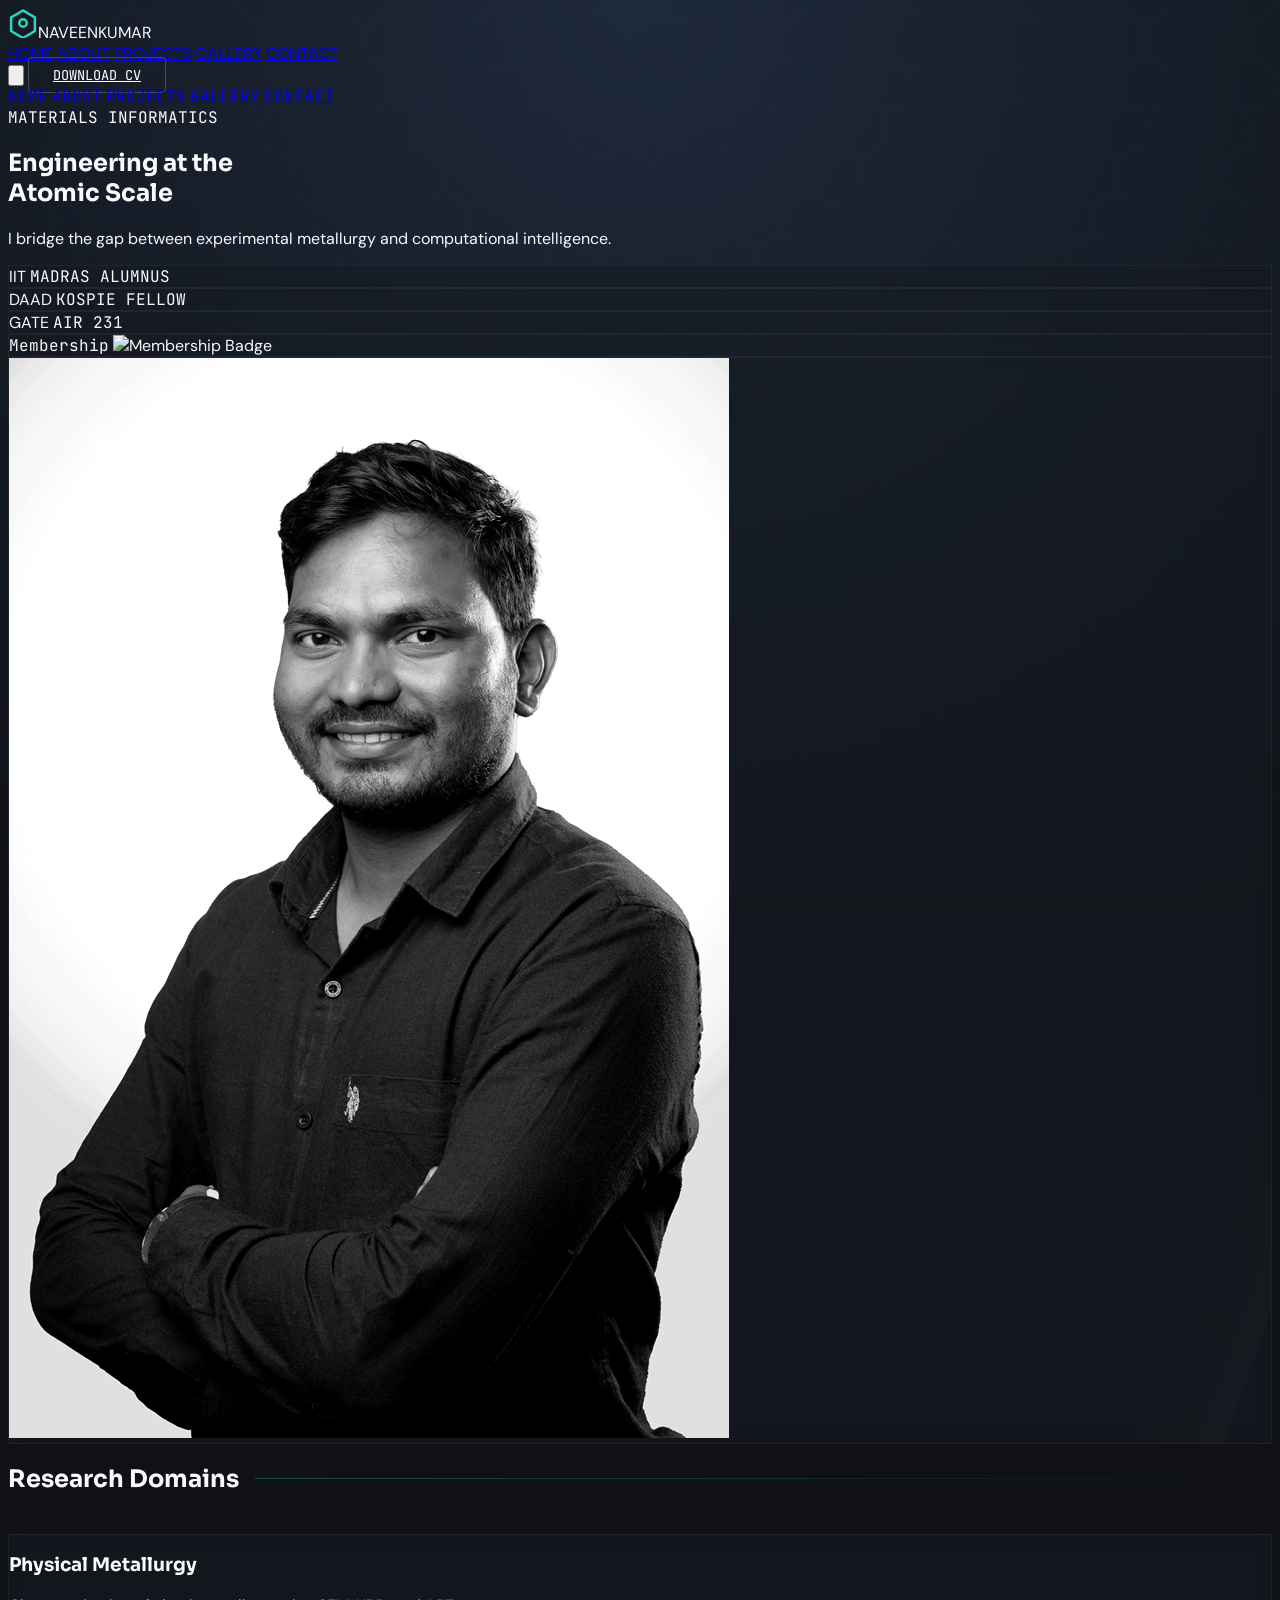
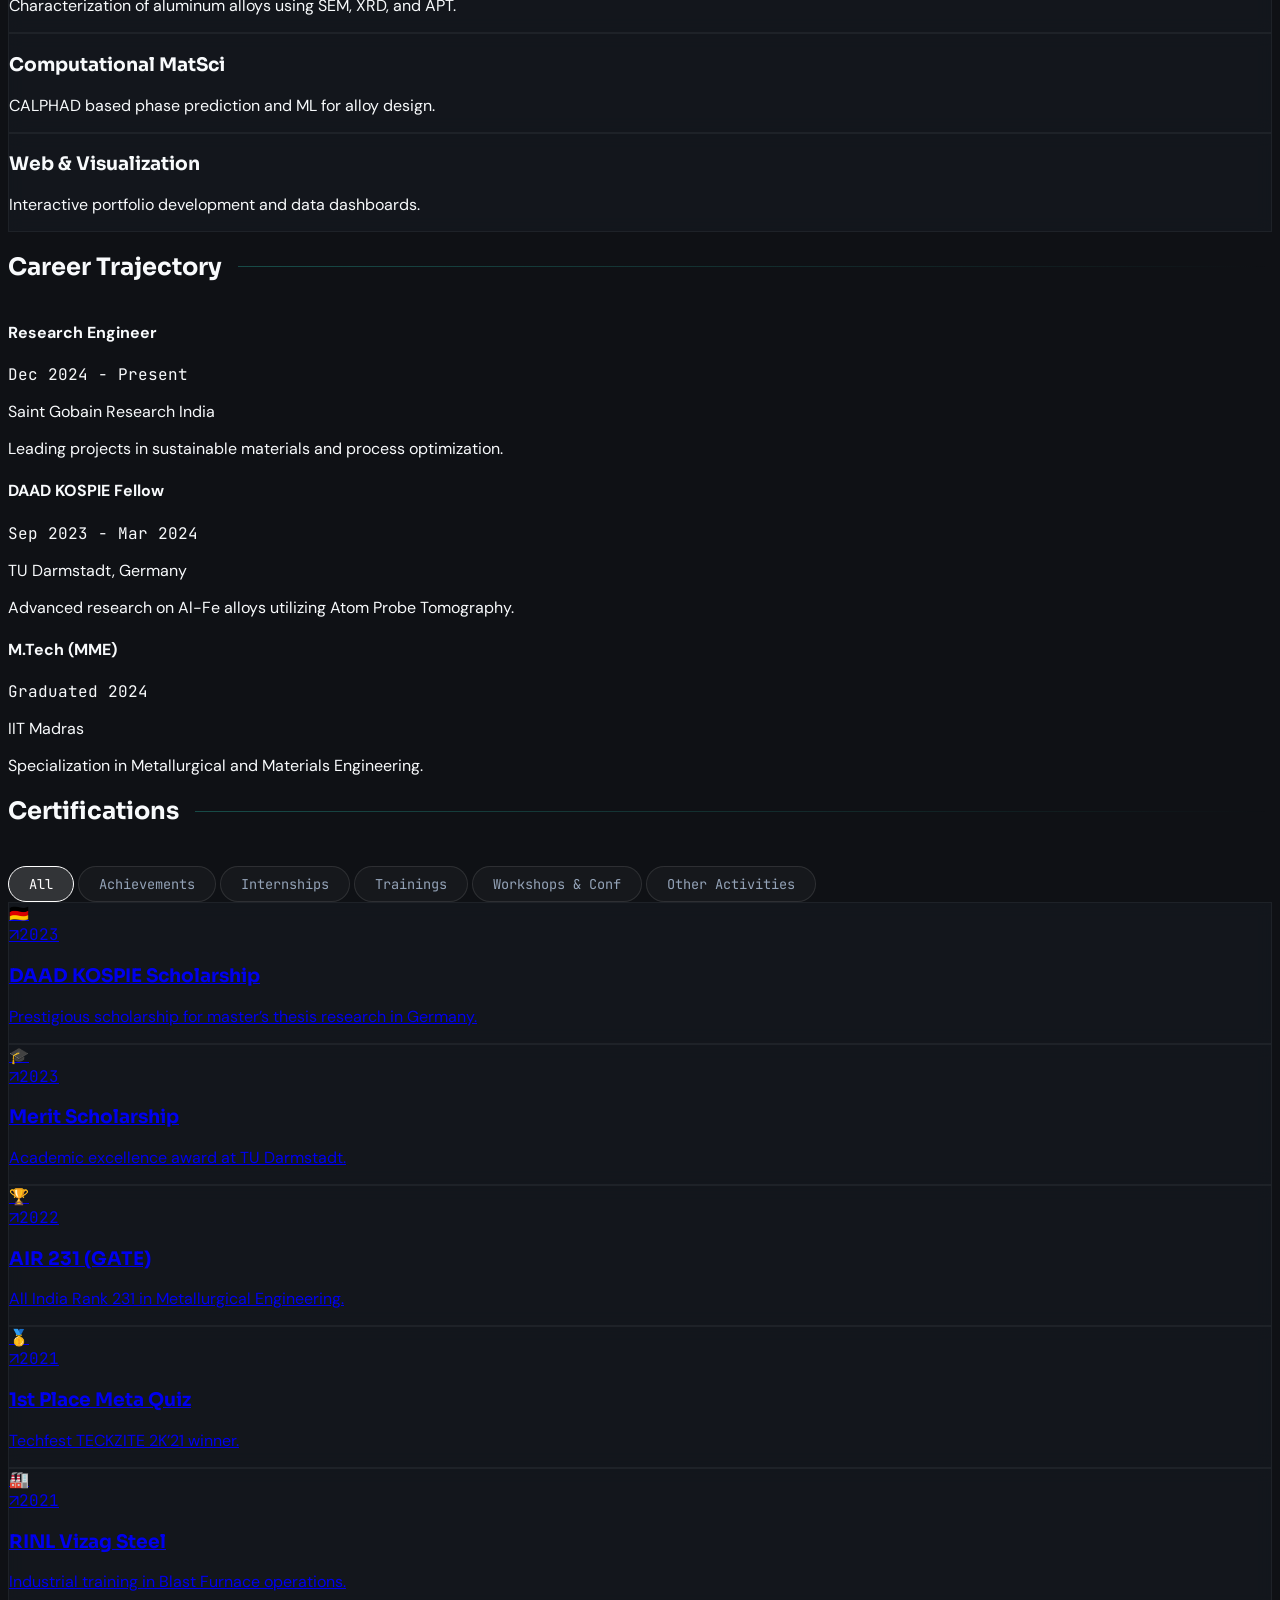
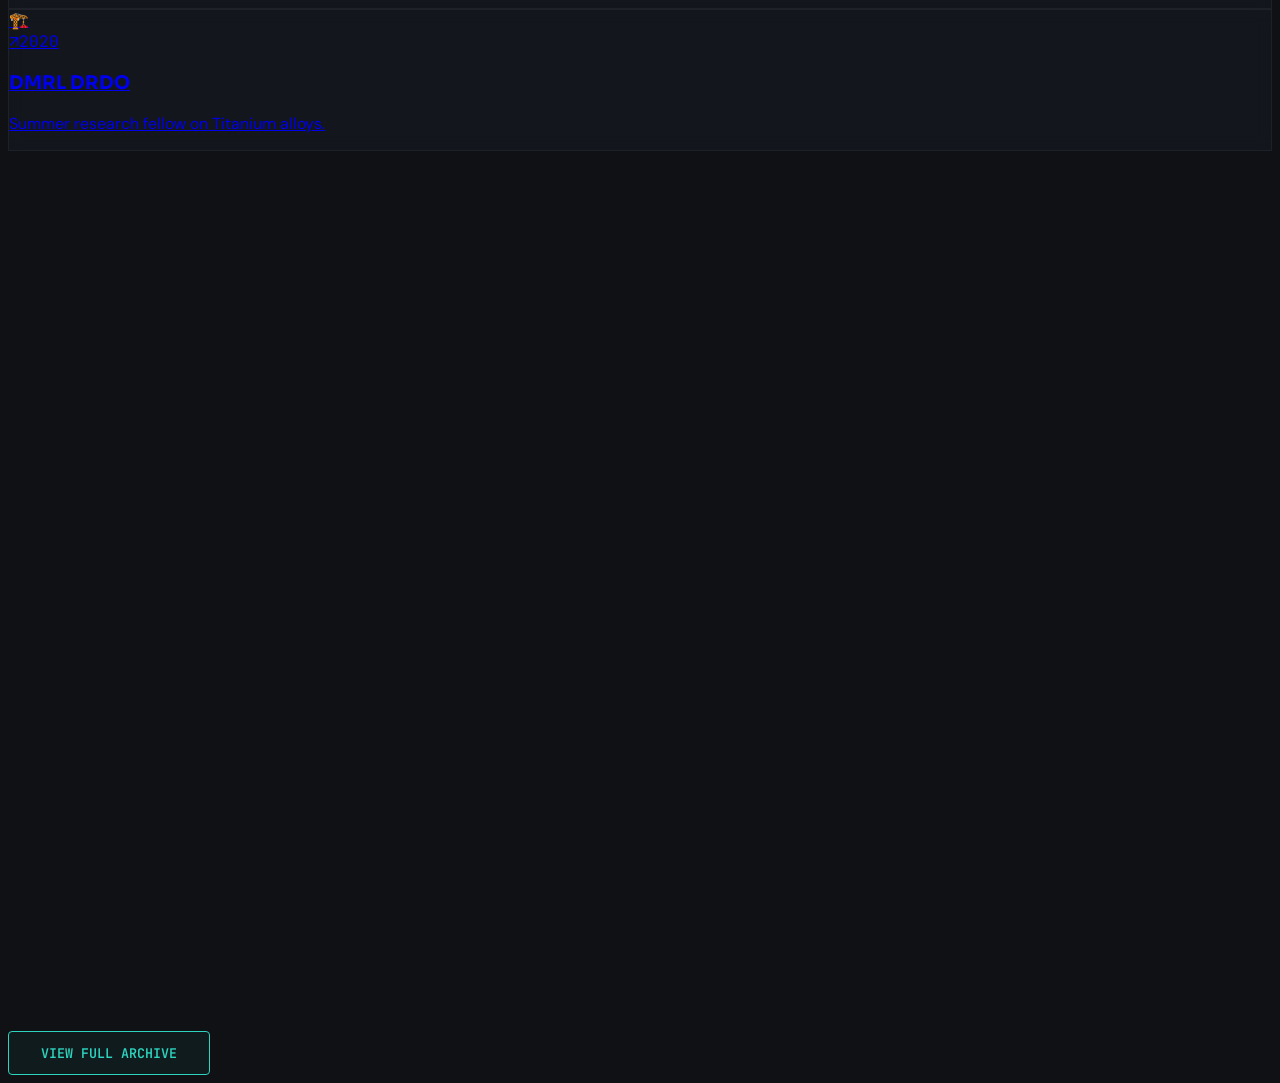
==== templates/about.html @ d18f2ddf "update" ====
<!DOCTYPE html>
<html lang="en">
<head>
    <meta charset="UTF-8">
    <meta name="viewport" content="width=device-width, initial-scale=1.0">
    <title>About - Naveen Kumar</title>
    <script src="https://cdn.tailwindcss.com"></script>
    <link href="https://fonts.googleapis.com/css2?family=DM+Sans:wght@400;500;700&family=Sora:wght@300;400;600;700&family=JetBrains+Mono:wght@400;500&display=swap" rel="stylesheet">
    <style>
        :root { --bg-dark: #0f1115; --accent: #2dd4bf; --text-primary: #f8fafc; }
        body { font-family: 'DM Sans', sans-serif; background-color: var(--bg-dark); color: var(--text-primary); overflow-x: hidden; }
        h1, h2, h3 { font-family: 'Sora', sans-serif; }
        .font-mono { font-family: 'JetBrains Mono', monospace; }
        #hex-canvas { position: fixed; top: 0; left: 0; width: 100%; height: 100%; z-index: -1; background: radial-gradient(circle at 50% 0%, #1e293b 0%, #0f1115 100%); }
        
        .structure-card { background: rgba(22, 27, 34, 0.6); backdrop-filter: blur(8px); border: 1px solid rgba(255, 255, 255, 0.05); transition: all 0.2s; position: relative; overflow: hidden; cursor: pointer; display: block; }
        .structure-card:hover { transform: translateY(-5px); } .structure-card:active { transform: scale(0.98) translateY(-2px); }
        .structure-card::before { content: ''; position: absolute; top: 0; right: 0; width: 100px; height: 100%; background: linear-gradient(90deg, transparent, rgba(255,255,255,0.02)); transform: skewX(-20deg) translateX(150%); transition: transform 0.5s; pointer-events: none; }
        .structure-card:hover::before { transform: skewX(-20deg) translateX(-250%); transition: transform 0.7s; }
        
        .section-heading { display: flex; align-items: center; gap: 1rem; margin-bottom: 2.5rem; }
        .section-heading::after { content: ''; flex-grow: 1; height: 1px; background: linear-gradient(to right, var(--accent), transparent); opacity: 0.3; }
        
        /* Filter Button Styles */
        .btn-filter { 
            background: rgba(255, 255, 255, 0.03); border: 1px solid rgba(255, 255, 255, 0.1); 
            color: #94a3b8; padding: 0.5rem 1.25rem; border-radius: 9999px; 
            font-size: 0.85rem; font-family: 'JetBrains Mono', monospace; cursor: pointer; transition: all 0.3s; 
        }
        .btn-filter:hover { background: rgba(255, 255, 255, 0.08); color: #fff; }
        
        /* Active States Colors */
        .btn-filter.active-all { background: rgba(255, 255, 255, 0.15); border-color: #fff; color: #fff; }
        .btn-filter.active-achieve { background: rgba(251, 191, 36, 0.15); border-color: #fbbf24; color: #fbbf24; }
        .btn-filter.active-intern { background: rgba(45, 212, 191, 0.15); border-color: #2dd4bf; color: #2dd4bf; }
        .btn-filter.active-training { background: rgba(59, 130, 246, 0.15); border-color: #3b82f6; color: #3b82f6; }
        .btn-filter.active-workshop { background: rgba(167, 139, 250, 0.15); border-color: #a78bfa; color: #a78bfa; }
        .btn-filter.active-other { background: rgba(244, 114, 182, 0.15); border-color: #f472b6; color: #f472b6; }

        .btn-cv {
            border: 1px solid rgba(255,255,255,0.2); padding: 0.5rem 1.5rem; border-radius: 4px; 
            transition: all 0.3s ease; font-family: 'JetBrains Mono', monospace; font-size: 0.85rem; color: #fff;
        }
        .btn-cv:hover { border-color: var(--accent); color: var(--accent); background: rgba(45, 212, 191, 0.1); }

        .btn-glow { 
            background: rgba(45, 212, 191, 0.05); border: 1px solid var(--accent); color: var(--accent); 
            padding: 0.75rem 2rem; border-radius: 4px; font-weight: 600; font-family: 'JetBrains Mono', monospace; 
            transition: all 0.3s; margin-top: 2rem;
        }
        .btn-glow:hover { background: rgba(45, 212, 191, 0.15); box-shadow: 0 0 20px rgba(45, 212, 191, 0.2); }

        /* Floating Words Layer */
        #floating-words-layer { position: absolute; top: 0; left: 0; width: 100%; height: 100%; pointer-events: none; z-index: 50; overflow: visible; }
        .floating-word { position: absolute; font-family: 'JetBrains Mono', monospace; font-size: 0.85rem; font-weight: bold; padding: 4px 10px; border-radius: 4px; background: rgba(15, 23, 42, 0.9); border: 1px solid currentColor; opacity: 0; white-space: nowrap; box-shadow: 0 4px 15px rgba(0,0,0,0.3); }

        @keyframes flyOff {
            0% { opacity: 0; transform: translate(-50%, -50%) scale(0.8); }
            20% { opacity: 1; transform: translate(-50%, -50%) scale(1); }
            100% { opacity: 0; transform: translate(calc(-50% + var(--flyX)), calc(-50% + var(--flyY))) scale(0.9); }
        }

        #profile-image { filter: grayscale(100%) contrast(1.1); transition: filter 0.8s ease, transform 0.5s ease; }
        .group:hover #profile-image { filter: grayscale(0%) contrast(1); transform: scale(1.02); }

        .fade-enter { opacity: 0; transform: scale(0.95); }
        .fade-enter-active { opacity: 1; transform: scale(1); transition: opacity 300ms, transform 300ms; }
    </style>
</head>
<body class="selection:bg-teal-500 selection:text-black">
    <canvas id="hex-canvas"></canvas>
    
    <nav class="sticky top-0 w-full z-50 bg-slate-900/80 backdrop-blur-md border-b border-white/5">
        <div class="max-w-7xl mx-auto px-6 h-20 flex justify-between items-center">
            <div class="flex items-center gap-3"><svg width="30" height="30" viewBox="0 0 24 24" fill="none" stroke="#2dd4bf" stroke-width="2"><path d="M12 2l-9.5 5.5v11l9.5 5.5 9.5-5.5v-11z" /><circle cx="12" cy="12" r="3" /></svg><span class="font-bold text-xl tracking-tight text-white">NAVEEN<span class="font-light text-slate-400">KUMAR</span></span></div>
            <div class="hidden md:flex gap-8 text-sm font-medium text-slate-400">
                <a href="../index.html" class="hover:text-teal-400">HOME</a>
                <a href="about.html" class="text-teal-400">ABOUT</a>
                <a href="projects.html" class="hover:text-teal-400">PROJECTS</a>
                <a href="gallery.html" class="hover:text-teal-400">GALLERY</a>
                <a href="contact.html" class="hover:text-teal-400">CONTACT</a>
            </div>
            <button id="mobile-menu-btn" class="md:hidden text-white"><svg class="w-6 h-6" fill="none" stroke="currentColor" viewBox="0 0 24 24"><path stroke-linecap="round" stroke-linejoin="round" stroke-width="2" d="M4 6h16M4 12h16M4 18h16"></path></svg></button>
            <a href="#" class="hidden md:block btn-cv">DOWNLOAD CV</a>
        </div>
        <div id="mobile-menu" class="hidden md:hidden bg-slate-900 border-b border-slate-800">
            <a href="../index.html" class="block p-4 font-mono text-slate-400 hover:text-teal-400 border-t border-slate-800">HOME</a>
            <a href="about.html" class="block p-4 font-mono text-teal-400 bg-slate-800 border-t border-slate-800">ABOUT</a>
            <a href="projects.html" class="block p-4 font-mono text-slate-400 hover:text-teal-400 border-t border-slate-800">PROJECTS</a>
            <a href="gallery.html" class="block p-4 font-mono text-slate-400 hover:text-teal-400 border-t border-slate-800">GALLERY</a>
            <a href="contact.html" class="block p-4 font-mono text-slate-400 hover:text-teal-400 border-t border-slate-800">CONTACT</a>
        </div>
    </nav>

    <main class="max-w-6xl mx-auto px-6 pt-20 pb-20 relative z-10">
        <section class="grid grid-cols-1 lg:grid-cols-2 gap-16 mb-32 items-center">
            <div class="order-2 lg:order-1">
                <div class="inline-flex items-center gap-2 text-teal-400 font-mono text-xs mb-6 tracking-wider"><span class="w-2 h-2 bg-teal-400 rounded-full animate-pulse"></span> MATERIALS INFORMATICS</div>
                <h1 class="text-5xl md:text-7xl font-bold leading-tight mb-6 text-white">Engineering at the <br><span class="text-transparent bg-clip-text bg-gradient-to-r from-teal-200 to-teal-500">Atomic Scale</span></h1>
                <p class="text-slate-400 text-lg leading-relaxed mb-10 max-w-lg">I bridge the gap between experimental metallurgy and computational intelligence.</p>
                
                <div class="grid grid-cols-2 md:grid-cols-4 gap-4">
                    <div class="structure-card px-4 py-3 rounded-lg border-l-2 border-l-cyan-500 group hover:bg-cyan-500/10">
                        <span class="text-xl font-bold text-white group-hover:text-cyan-400 transition-colors block">IIT</span>
                        <span class="text-[10px] text-slate-500 group-hover:text-cyan-200 font-mono">MADRAS ALUMNUS</span>
                    </div>
                    <div class="structure-card px-4 py-3 rounded-lg border-l-2 border-l-amber-500 group hover:bg-amber-500/10">
                        <span class="text-xl font-bold text-white group-hover:text-amber-400 transition-colors block">DAAD</span>
                        <span class="text-[10px] text-slate-500 group-hover:text-amber-200 font-mono">KOSPIE FELLOW</span>
                    </div>
                    <div class="structure-card px-4 py-3 rounded-lg border-l-2 border-l-emerald-500 group hover:bg-emerald-500/10">
                        <span class="text-xl font-bold text-white group-hover:text-emerald-400 transition-colors block">GATE</span>
                        <span class="text-[10px] text-slate-500 group-hover:text-emerald-200 font-mono">AIR 231</span>
                    </div>
                    <div class="structure-card px-2 py-2 rounded-lg border-l-2 border-l-purple-500 group hover:bg-purple-500/10 flex flex-col items-center justify-center">
                        <span class="text-[9px] text-slate-500 group-hover:text-purple-200 font-mono mb-1 uppercase tracking-wider">Membership</span>
                        <img src="https://api.accredible.com/v1/frontend/credential_website_embed_image/badge/92071068" alt="Membership Badge" class="h-10 w-auto object-contain drop-shadow-md group-hover:scale-110 transition-transform duration-300">
                    </div>
                </div>
            </div>
            
            <div class="relative flex items-center justify-center order-1 lg:order-2">
                <div id="mindmap-container" class="relative w-full max-w-md aspect-square">
                    <div id="floating-words-layer"></div>
                    <div id="profile-card" class="structure-card p-2 rounded-2xl w-64 h-80 mx-auto mt-10 overflow-hidden relative z-20 border border-white/10 group cursor-pointer">
                         <img id="profile-image" src="../naveen1.jpg" alt="Naveen" class="w-full h-full object-cover">
                    </div>
                    <div class="absolute inset-0 border border-teal-500/20 rounded-full animate-[spin_10s_linear_infinite] z-0 pointer-events-none"></div>
                    <div class="absolute inset-8 border border-slate-700/50 rounded-full animate-[spin_15s_linear_infinite_reverse] z-0 pointer-events-none"></div>
                </div>
            </div>
        </section>

        <section class="mb-32">
            <h2 class="section-heading text-3xl font-bold text-white">Research Domains</h2>
            <div class="grid grid-cols-1 md:grid-cols-3 gap-6">
                <div class="structure-card p-8 rounded-xl group hover:border-cyan-400 hover:shadow-[0_10px_30px_-10px_rgba(34,211,238,0.2)] active:border-cyan-500"><h3 class="text-xl font-bold mb-3 text-white group-hover:text-cyan-400 transition-colors">Physical Metallurgy</h3><p class="text-slate-400 text-sm">Characterization of aluminum alloys using SEM, XRD, and APT.</p></div>
                <div class="structure-card p-8 rounded-xl group hover:border-violet-400 hover:shadow-[0_10px_30px_-10px_rgba(167,139,250,0.2)] active:border-violet-500"><h3 class="text-xl font-bold mb-3 text-white group-hover:text-violet-400 transition-colors">Computational MatSci</h3><p class="text-slate-400 text-sm">CALPHAD based phase prediction and ML for alloy design.</p></div>
                <div class="structure-card p-8 rounded-xl group hover:border-amber-400 hover:shadow-[0_10px_30px_-10px_rgba(251,191,36,0.2)] active:border-amber-500"><h3 class="text-xl font-bold mb-3 text-white group-hover:text-amber-400 transition-colors">Web & Visualization</h3><p class="text-slate-400 text-sm">Interactive portfolio development and data dashboards.</p></div>
            </div>
        </section>

        <section class="mb-32">
            <h2 class="section-heading text-3xl font-bold text-white">Career Trajectory</h2>
            <div class="relative border-l-2 border-slate-800 ml-3 space-y-12 py-4">
                <div class="relative pl-10 group cursor-pointer">
                    <div class="absolute -left-[9px] top-0 w-4 h-4 rounded-full bg-slate-900 border-2 border-slate-600 group-hover:bg-emerald-500 group-hover:border-emerald-500 transition-colors"></div>
                    <div class="flex flex-row items-baseline justify-between mb-2"><h4 class="text-xl font-bold text-white group-hover:text-emerald-400 transition-colors">Research Engineer</h4><span class="font-mono text-emerald-400 text-sm text-right whitespace-nowrap">Dec 2024 - Present</span></div>
                    <p class="text-slate-300 font-medium mb-1">Saint Gobain Research India</p><p class="text-slate-500 text-sm">Leading projects in sustainable materials and process optimization.</p>
                </div>
                <div class="relative pl-10 group cursor-pointer">
                    <div class="absolute -left-[9px] top-0 w-4 h-4 rounded-full bg-slate-900 border-2 border-slate-600 group-hover:bg-yellow-500 group-hover:border-yellow-500 transition-colors"></div>
                    <div class="flex flex-row items-baseline justify-between mb-2"><h4 class="text-xl font-bold text-white group-hover:text-yellow-400 transition-colors">DAAD KOSPIE Fellow</h4><span class="font-mono text-yellow-400 text-sm text-right whitespace-nowrap">Sep 2023 - Mar 2024</span></div>
                    <p class="text-slate-300 font-medium mb-1">TU Darmstadt, Germany</p><p class="text-slate-500 text-sm">Advanced research on Al-Fe alloys utilizing Atom Probe Tomography.</p>
                </div>
                <div class="relative pl-10 group cursor-pointer">
                    <div class="absolute -left-[9px] top-0 w-4 h-4 rounded-full bg-slate-900 border-2 border-slate-600 group-hover:bg-rose-500 group-hover:border-rose-500 transition-colors"></div>
                    <div class="flex flex-row items-baseline justify-between mb-2"><h4 class="text-xl font-bold text-white group-hover:text-rose-400 transition-colors">M.Tech (MME)</h4><span class="font-mono text-rose-400 text-sm text-right whitespace-nowrap">Graduated 2024</span></div>
                    <p class="text-slate-300 font-medium mb-1">IIT Madras</p><p class="text-slate-500 text-sm">Specialization in Metallurgical and Materials Engineering.</p>
                </div>
            </div>
        </section>

        <section class="max-w-6xl mx-auto">
            <h2 class="section-heading text-3xl font-bold text-white">Certifications</h2>
            
            <div class="flex flex-wrap gap-3 mb-8">
                <button class="btn-filter active-all" onclick="filterCerts('all', this, 'active-all')">All</button>
                <button class="btn-filter hover:text-amber-400 hover:border-amber-400" onclick="filterCerts('achievement', this, 'active-achieve')">Achievements</button>
                <button class="btn-filter hover:text-teal-400 hover:border-teal-400" onclick="filterCerts('internship', this, 'active-intern')">Internships</button>
                <button class="btn-filter hover:text-blue-400 hover:border-blue-400" onclick="filterCerts('training', this, 'active-training')">Trainings</button>
                <button class="btn-filter hover:text-violet-400 hover:border-violet-400" onclick="filterCerts('workshop', this, 'active-workshop')">Workshops & Conf</button>
                <button class="btn-filter hover:text-pink-400 hover:border-pink-400" onclick="filterCerts('other', this, 'active-other')">Other Activities</button>
            </div>

            <div id="cert-grid" class="grid grid-cols-1 md:grid-cols-2 lg:grid-cols-3 gap-6 mb-8 content-start">
                
                <a href="#" class="structure-card cert-item p-6 rounded-lg group hover:border-amber-400 active:border-amber-500" data-category="achievement">
                    <div class="flex justify-between mb-2"><span class="text-2xl">🇩🇪</span><div class="flex gap-2 text-slate-500 group-hover:text-amber-400"><span>↗</span><span class="text-xs font-mono">2023</span></div></div>
                    <h3 class="font-bold text-lg mb-1 text-white group-hover:text-amber-400">DAAD KOSPIE Scholarship</h3>
                    <p class="text-sm text-slate-400">Prestigious scholarship for master’s thesis research in Germany.</p>
                </a>
                <a href="#" class="structure-card cert-item p-6 rounded-lg group hover:border-cyan-400 active:border-cyan-500" data-category="achievement">
                    <div class="flex justify-between mb-2"><span class="text-2xl">🎓</span><div class="flex gap-2 text-slate-500 group-hover:text-cyan-400"><span>↗</span><span class="text-xs font-mono">2023</span></div></div>
                    <h3 class="font-bold text-lg mb-1 text-white group-hover:text-cyan-400">Merit Scholarship</h3>
                    <p class="text-sm text-slate-400">Academic excellence award at TU Darmstadt.</p>
                </a>
                <a href="#" class="structure-card cert-item p-6 rounded-lg group hover:border-emerald-400 active:border-emerald-500" data-category="achievement">
                    <div class="flex justify-between mb-2"><span class="text-2xl">🏆</span><div class="flex gap-2 text-slate-500 group-hover:text-emerald-400"><span>↗</span><span class="text-xs font-mono">2022</span></div></div>
                    <h3 class="font-bold text-lg mb-1 text-white group-hover:text-emerald-400">AIR 231 (GATE)</h3>
                    <p class="text-sm text-slate-400">All India Rank 231 in Metallurgical Engineering.</p>
                </a>
                <a href="#" class="structure-card cert-item p-6 rounded-lg group hover:border-rose-400 active:border-rose-500" data-category="achievement">
                    <div class="flex justify-between mb-2"><span class="text-2xl">🥇</span><div class="flex gap-2 text-slate-500 group-hover:text-rose-400"><span>↗</span><span class="text-xs font-mono">2021</span></div></div>
                    <h3 class="font-bold text-lg mb-1 text-white group-hover:text-rose-400">1st Place Meta Quiz</h3>
                    <p class="text-sm text-slate-400">Techfest TECKZITE 2K’21 winner.</p>
                </a>

                <a href="#" class="structure-card cert-item p-6 rounded-lg group hover:border-orange-400 active:border-orange-500" data-category="internship">
                    <div class="flex justify-between mb-2"><span class="text-2xl">🏭</span><div class="flex gap-2 text-slate-500 group-hover:text-orange-400"><span>↗</span><span class="text-xs font-mono">2021</span></div></div>
                    <h3 class="font-bold text-lg mb-1 text-white group-hover:text-orange-400">RINL Vizag Steel</h3>
                    <p class="text-sm text-slate-400">Industrial training in Blast Furnace operations.</p>
                </a>
                <a href="#" class="structure-card cert-item p-6 rounded-lg group hover:border-teal-400 active:border-teal-500" data-category="internship">
                    <div class="flex justify-between mb-2"><span class="text-2xl">🏗️</span><div class="flex gap-2 text-slate-500 group-hover:text-teal-400"><span>↗</span><span class="text-xs font-mono">2020</span></div></div>
                    <h3 class="font-bold text-lg mb-1 text-white group-hover:text-teal-400">DMRL DRDO</h3>
                    <p class="text-sm text-slate-400">Summer research fellow on Titanium alloys.</p>
                </a>

                <a href="#" class="structure-card cert-item p-6 rounded-lg group hover:border-indigo-400 active:border-indigo-500" data-category="training">
                    <div class="flex justify-between mb-2"><span class="text-2xl">📊</span><div class="flex gap-2 text-slate-500 group-hover:text-indigo-400"><span>↗</span><span class="text-xs font-mono">2023</span></div></div>
                    <h3 class="font-bold text-lg mb-1 text-white group-hover:text-indigo-400">Data Science for Engineers</h3>
                    <p class="text-sm text-slate-400">NPTEL Certification on Python and ML fundamentals.</p>
                </a>
                <a href="#" class="structure-card cert-item p-6 rounded-lg group hover:border-blue-400 active:border-blue-500" data-category="training">
                    <div class="flex justify-between mb-2"><span class="text-2xl">🔬</span><div class="flex gap-2 text-slate-500 group-hover:text-blue-400"><span>↗</span><span class="text-xs font-mono">2022</span></div></div>
                    <h3 class="font-bold text-lg mb-1 text-white group-hover:text-blue-400">Electron Microscopy</h3>
                    <p class="text-sm text-slate-400">Advanced SEM and TEM characterization training.</p>
                </a>

                <a href="#" class="structure-card cert-item p-6 rounded-lg group hover:border-violet-400 active:border-violet-500" data-category="workshop">
                    <div class="flex justify-between mb-2"><span class="text-2xl">👥</span><div class="flex gap-2 text-slate-500 group-hover:text-violet-400"><span>↗</span><span class="text-xs font-mono">2023</span></div></div>
                    <h3 class="font-bold text-lg mb-1 text-white group-hover:text-violet-400">NMD-ATM 2023</h3>
                    <p class="text-sm text-slate-400">Presented paper on High Entropy Alloys.</p>
                </a>

                <a href="#" class="structure-card cert-item p-6 rounded-lg group hover:border-rose-400 active:border-rose-500" data-category="other">
                    <div class="flex justify-between mb-2"><span class="text-2xl">🤝</span><div class="flex gap-2 text-slate-500 group-hover:text-rose-400"><span>↗</span><span class="text-xs font-mono">2022</span></div></div>
                    <h3 class="font-bold text-lg mb-1 text-white group-hover:text-rose-400">NSS Volunteer</h3>
                    <p class="text-sm text-slate-400">Organized blood donation camps and rural visits.</p>
                </a>
                <a href="#" class="structure-card cert-item p-6 rounded-lg group hover:border-orange-400 active:border-orange-500" data-category="other">
                    <div class="flex justify-between mb-2"><span class="text-2xl">🎤</span><div class="flex gap-2 text-slate-500 group-hover:text-orange-400"><span>↗</span><span class="text-xs font-mono">2021</span></div></div>
                    <h3 class="font-bold text-lg mb-1 text-white group-hover:text-orange-400">Event Coordinator</h3>
                    <p class="text-sm text-slate-400">Managed logistics for college technical fest.</p>
                </a>
                 <a href="#" class="structure-card cert-item p-6 rounded-lg group hover:border-indigo-400 active:border-indigo-500" data-category="other">
                    <div class="flex justify-between mb-2"><span class="text-2xl">♟️</span><div class="flex gap-2 text-slate-500 group-hover:text-indigo-400"><span>↗</span><span class="text-xs font-mono">2020</span></div></div>
                    <h3 class="font-bold text-lg mb-1 text-white group-hover:text-indigo-400">Chess Club Lead</h3>
                    <p class="text-sm text-slate-400">Captained the university chess team.</p>
                </a>
            </div>

            <div class="flex justify-center border-t border-white/5 pt-6">
                <button id="view-more-btn" class="hidden btn-glow">VIEW FULL ARCHIVE</button>
            </div>
        </section>
    </main>

    <script>
        document.getElementById("mobile-menu-btn").addEventListener("click", () => { 
            document.getElementById("mobile-menu").classList.toggle("hidden"); 
        });

        const canvas = document.getElementById('hex-canvas'); const ctx = canvas.getContext('2d');
        let width, height, mouse = { x: null, y: null };
        window.addEventListener('mousemove', e => { mouse.x = e.x; mouse.y = e.y; });
        function resize() { width = canvas.width = window.innerWidth; height = canvas.height = window.innerHeight; }
        window.addEventListener('resize', resize); resize();
        function drawHexagon(x, y, opacity) { ctx.beginPath(); for (let i=0; i<6; i++) { const angle = 2*Math.PI/6*i; ctx[i===0?'moveTo':'lineTo'](x+30*Math.cos(angle), y+30*Math.sin(angle)); } ctx.closePath(); ctx.strokeStyle = `rgba(45, 212, 191, ${opacity})`; ctx.lineWidth = 1; ctx.stroke(); }
        function animate() { ctx.clearRect(0,0,width,height); const horiz = Math.sqrt(3)*30; const vert = 60*0.75; for (let r=0; r<Math.ceil(height/vert)+2; r++) for (let c=0; c<Math.ceil(width/horiz)+2; c++) { let dist = mouse.x ? Math.hypot((c*horiz+(r%2?0:horiz/2)-50)-mouse.x, (r*vert-50)-mouse.y) : 9999; drawHexagon(c*horiz+(r%2?0:horiz/2)-50, r*vert-50, dist<200?0.03+(1-dist/200)*0.3:0.03); } requestAnimationFrame(animate); } animate();

        const profileCard = document.getElementById('profile-card');
        const nodesLayer = document.getElementById('floating-words-layer');
        const keywords = [
            { text: "Metals", color: "text-cyan-400 border-cyan-400" }, { text: "Polymers", color: "text-amber-400 border-amber-400" },
            { text: "Ceramics", color: "text-rose-400 border-rose-400" }, { text: "Composites", color: "text-violet-400 border-violet-400" },
            { text: "Nanomaterials", color: "text-emerald-400 border-emerald-400" }, { text: "Biomaterials", color: "text-red-400 border-red-400" },
            { text: "Corrosion", color: "text-orange-400 border-orange-400" }, { text: "Processing", color: "text-indigo-400 border-indigo-400" },
            { text: "Characterization", color: "text-sky-400 border-sky-400" }, { text: "Sustainability", color: "text-lime-400 border-lime-400" }
        ];

        profileCard.addEventListener('mouseenter', () => {
            nodesLayer.innerHTML = '';
            keywords.forEach((item, i) => {
                const angle = (2 * Math.PI * i) / keywords.length;
                const startRadius = 40; 
                const x = 50 + (Math.cos(angle) * startRadius); const y = 50 + (Math.sin(angle) * startRadius);
                const endRadius = 60 + (Math.random() * 20); 
                const flyX = (Math.cos(angle) * endRadius) + (Math.random()*10 - 5); const flyY = (Math.sin(angle) * endRadius) + (Math.random()*10 - 5);
                const node = document.createElement('div');
                node.className = `floating-word ${item.color}`; node.textContent = item.text;
                node.style.left = `${x}%`; node.style.top = `${y}%`;
                node.style.setProperty('--flyX', `${flyX}%`); node.style.setProperty('--flyY', `${flyY}%`);
                const duration = 2 + (Math.random() * 0.5); node.style.animation = `flyOff ${duration}s ease-out forwards`;
                nodesLayer.appendChild(node);
            });
        });

        // --- CERTIFICATION FILTERING + VIEW ARCHIVE LOGIC ---
        let currentCategory = 'all';
        let isExpanded = false;

        function renderGrid() {
            const items = document.querySelectorAll('.cert-item');
            const viewMoreBtn = document.getElementById('view-more-btn');
            let visibleCount = 0;
            let totalMatchCount = 0;

            items.forEach(item => {
                const matches = currentCategory === 'all' || item.getAttribute('data-category') === currentCategory;
                
                // Reset states
                item.classList.remove('fade-enter-active');
                item.classList.add('fade-enter');

                if (matches) {
                    totalMatchCount++;
                    if (isExpanded || visibleCount < 6) {
                        item.classList.remove('hidden');
                        setTimeout(() => {
                            item.classList.remove('fade-enter');
                            item.classList.add('fade-enter-active');
                        }, 50);
                    } else {
                        item.classList.add('hidden');
                    }
                    visibleCount++;
                } else {
                    item.classList.add('hidden');
                }
            });

            if (totalMatchCount > 6) {
                viewMoreBtn.classList.remove('hidden');
                viewMoreBtn.textContent = isExpanded ? "COLLAPSE ARCHIVE" : "VIEW FULL ARCHIVE";
            } else {
                viewMoreBtn.classList.add('hidden');
            }
        }

        function filterCerts(category, btn, activeClass) {
            currentCategory = category;
            isExpanded = false; 
            
            const buttons = document.querySelectorAll('.btn-filter');
            buttons.forEach(b => {
                b.className = 'btn-filter'; 
                if(b.textContent.includes('Achievement')) b.classList.add('hover:text-amber-400', 'hover:border-amber-400');
                if(b.textContent.includes('Internship')) b.classList.add('hover:text-teal-400', 'hover:border-teal-400');
                if(b.textContent.includes('Training')) b.classList.add('hover:text-blue-400', 'hover:border-blue-400');
                if(b.textContent.includes('Workshop')) b.classList.add('hover:text-violet-400', 'hover:border-violet-400');
                if(b.textContent.includes('Other')) b.classList.add('hover:text-pink-400', 'hover:border-pink-400');
            });
            
            btn.classList.add(activeClass);
            renderGrid();
        }

        document.getElementById('view-more-btn').addEventListener('click', () => {
            isExpanded = !isExpanded;
            renderGrid();
        });

        // Initial Render
        renderGrid();
    </script>
</body>
</html>
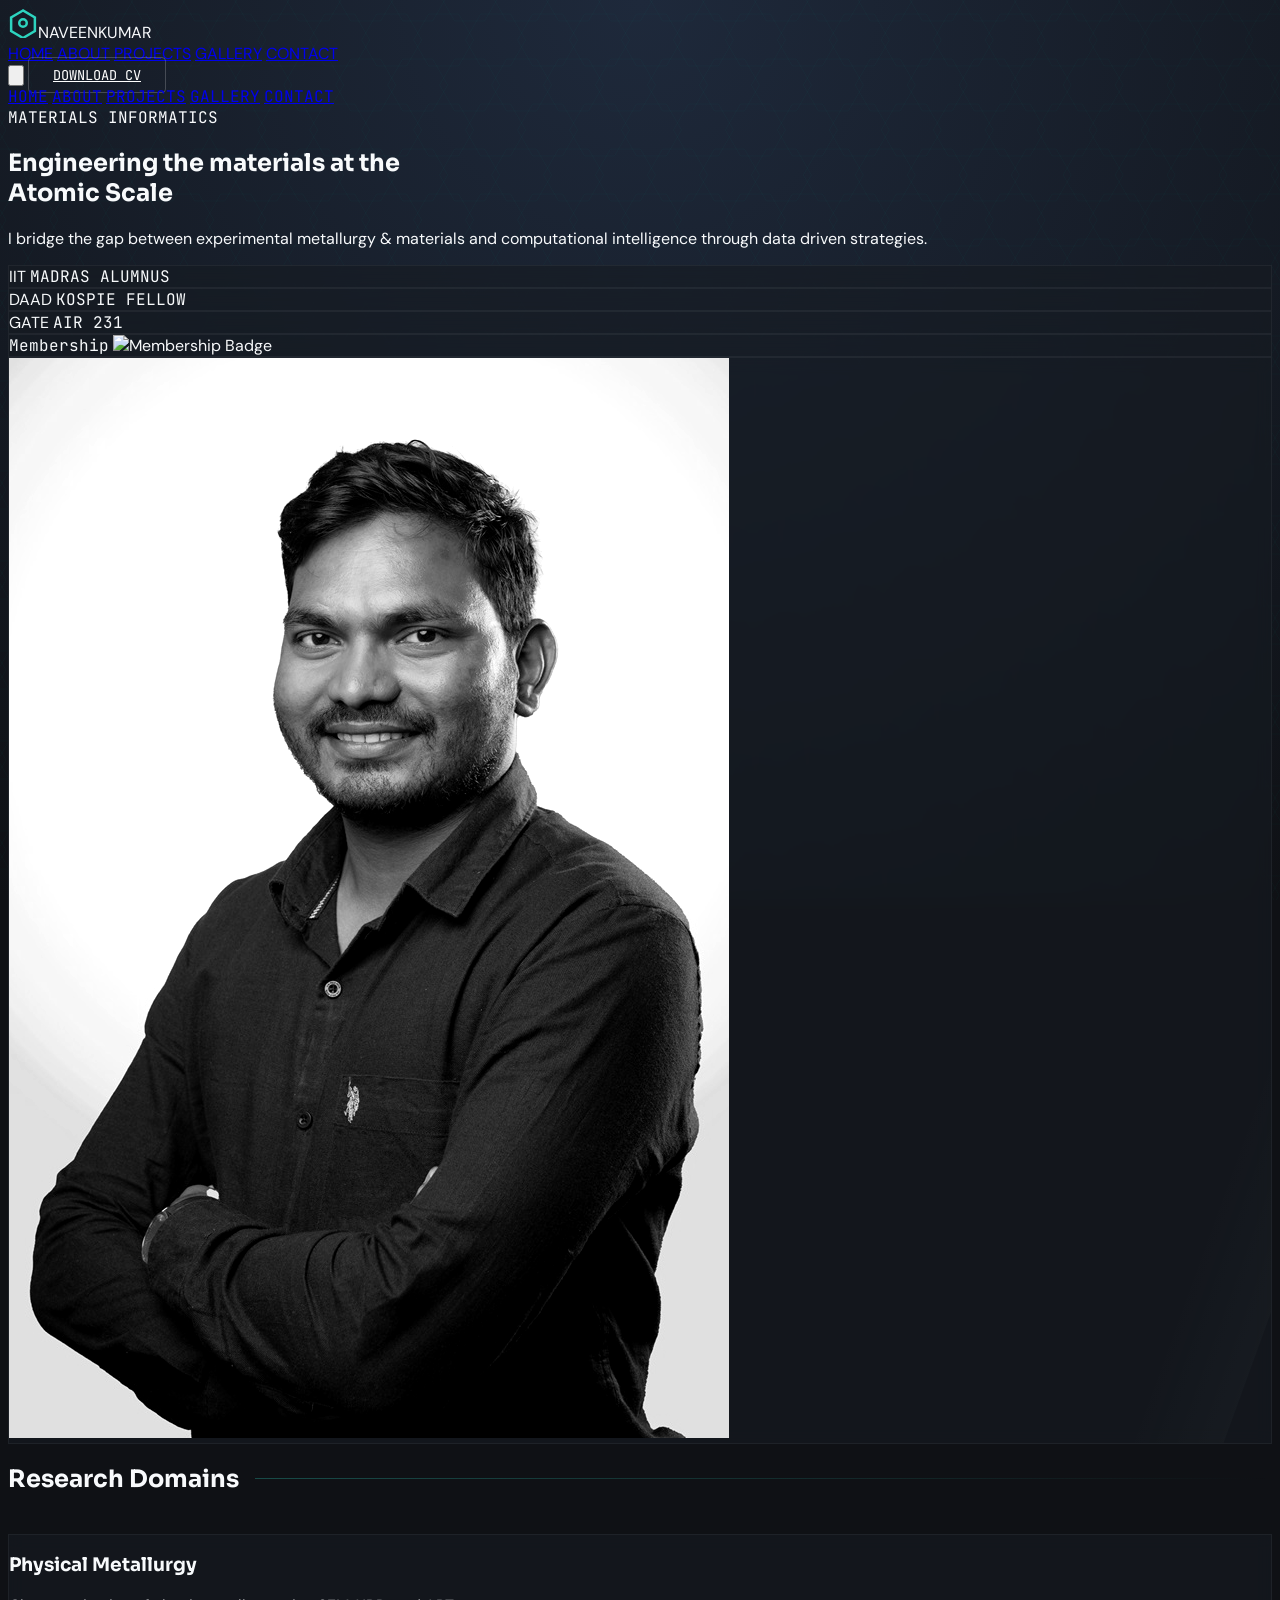
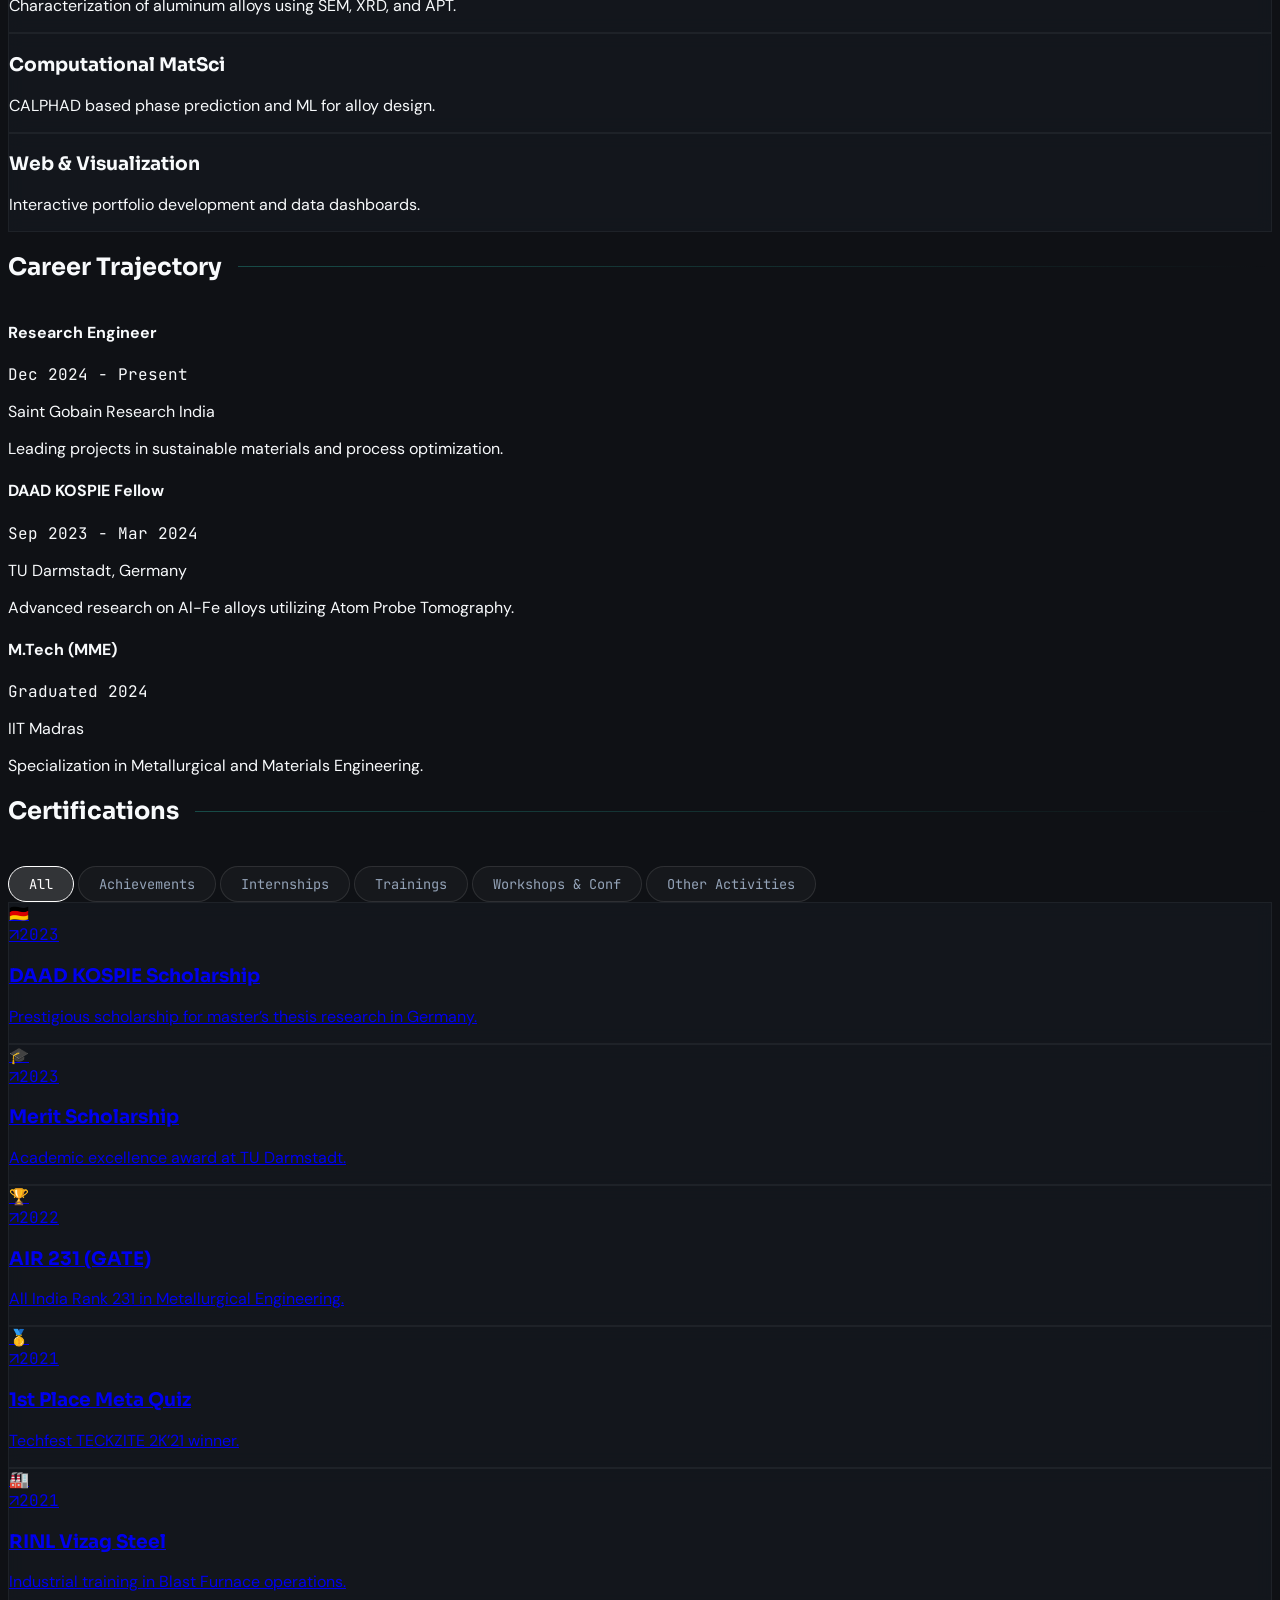
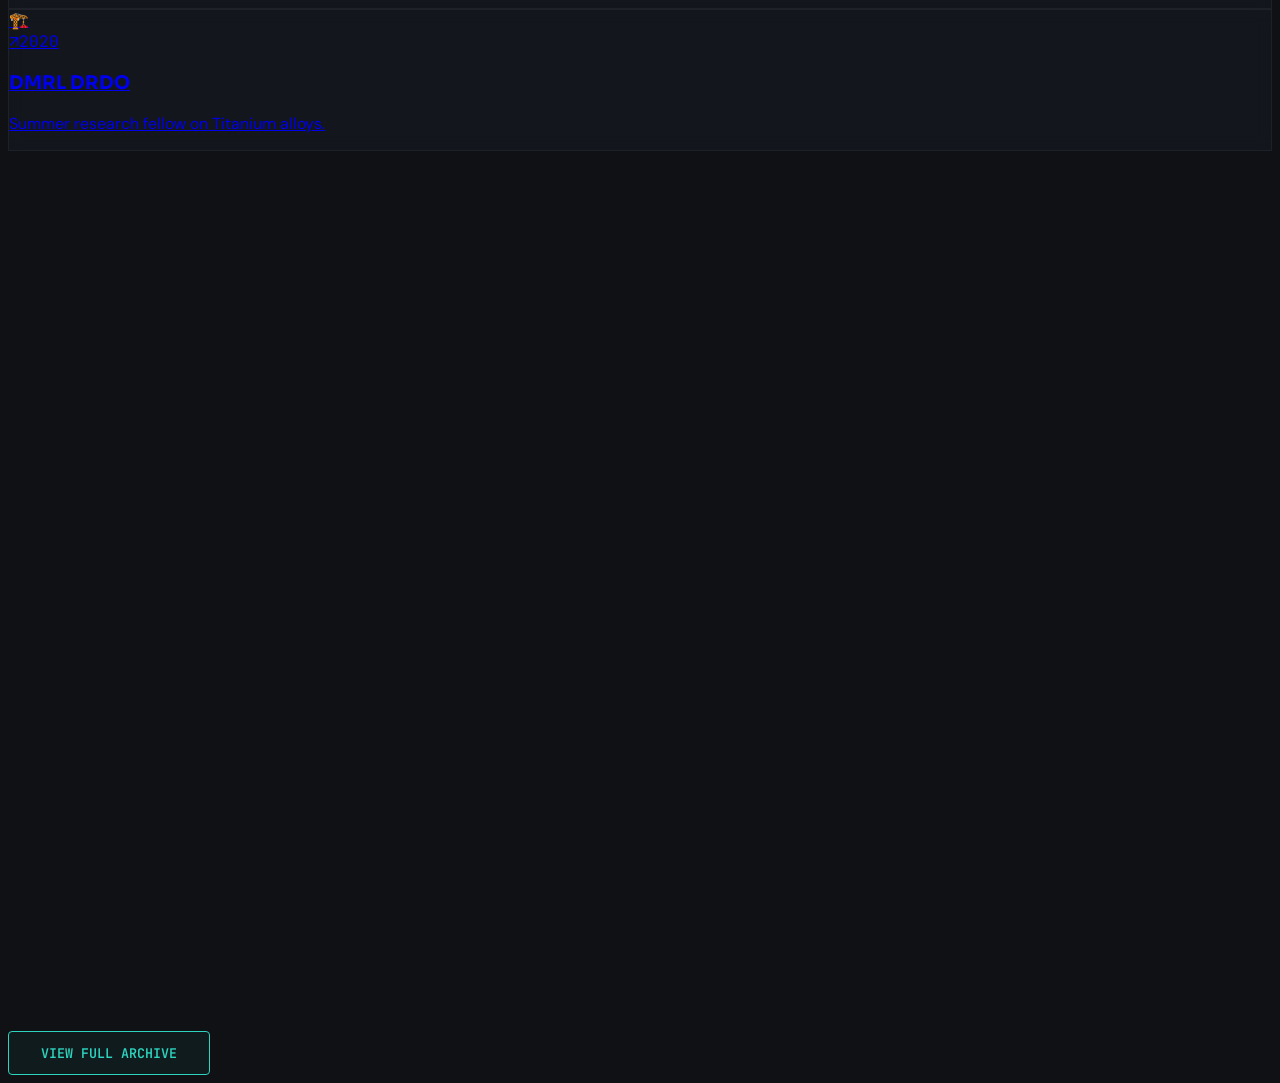
==== commit ee7bfd3f: "Revise heading and description in about.html Updated the heading and paragraph to better describe th" ====
--- a/templates/about.html
+++ b/templates/about.html
@@ -96,8 +96,8 @@
         <section class="grid grid-cols-1 lg:grid-cols-2 gap-16 mb-32 items-center">
             <div class="order-2 lg:order-1">
                 <div class="inline-flex items-center gap-2 text-teal-400 font-mono text-xs mb-6 tracking-wider"><span class="w-2 h-2 bg-teal-400 rounded-full animate-pulse"></span> MATERIALS INFORMATICS</div>
-                <h1 class="text-5xl md:text-7xl font-bold leading-tight mb-6 text-white">Engineering at the <br><span class="text-transparent bg-clip-text bg-gradient-to-r from-teal-200 to-teal-500">Atomic Scale</span></h1>
-                <p class="text-slate-400 text-lg leading-relaxed mb-10 max-w-lg">I bridge the gap between experimental metallurgy and computational intelligence.</p>
+                <h1 class="text-5xl md:text-7xl font-bold leading-tight mb-6 text-white">Engineering the materials at the <br><span class="text-transparent bg-clip-text bg-gradient-to-r from-teal-200 to-teal-500">Atomic Scale</span></h1>
+                <p class="text-slate-400 text-lg leading-relaxed mb-10 max-w-lg">I bridge the gap between experimental metallurgy & materials and computational intelligence through data driven strategies.</p>
                 
                 <div class="grid grid-cols-2 md:grid-cols-4 gap-4">
                     <div class="structure-card px-4 py-3 rounded-lg border-l-2 border-l-cyan-500 group hover:bg-cyan-500/10">
@@ -356,4 +356,4 @@
         renderGrid();
     </script>
 </body>
-</html>+</html>
